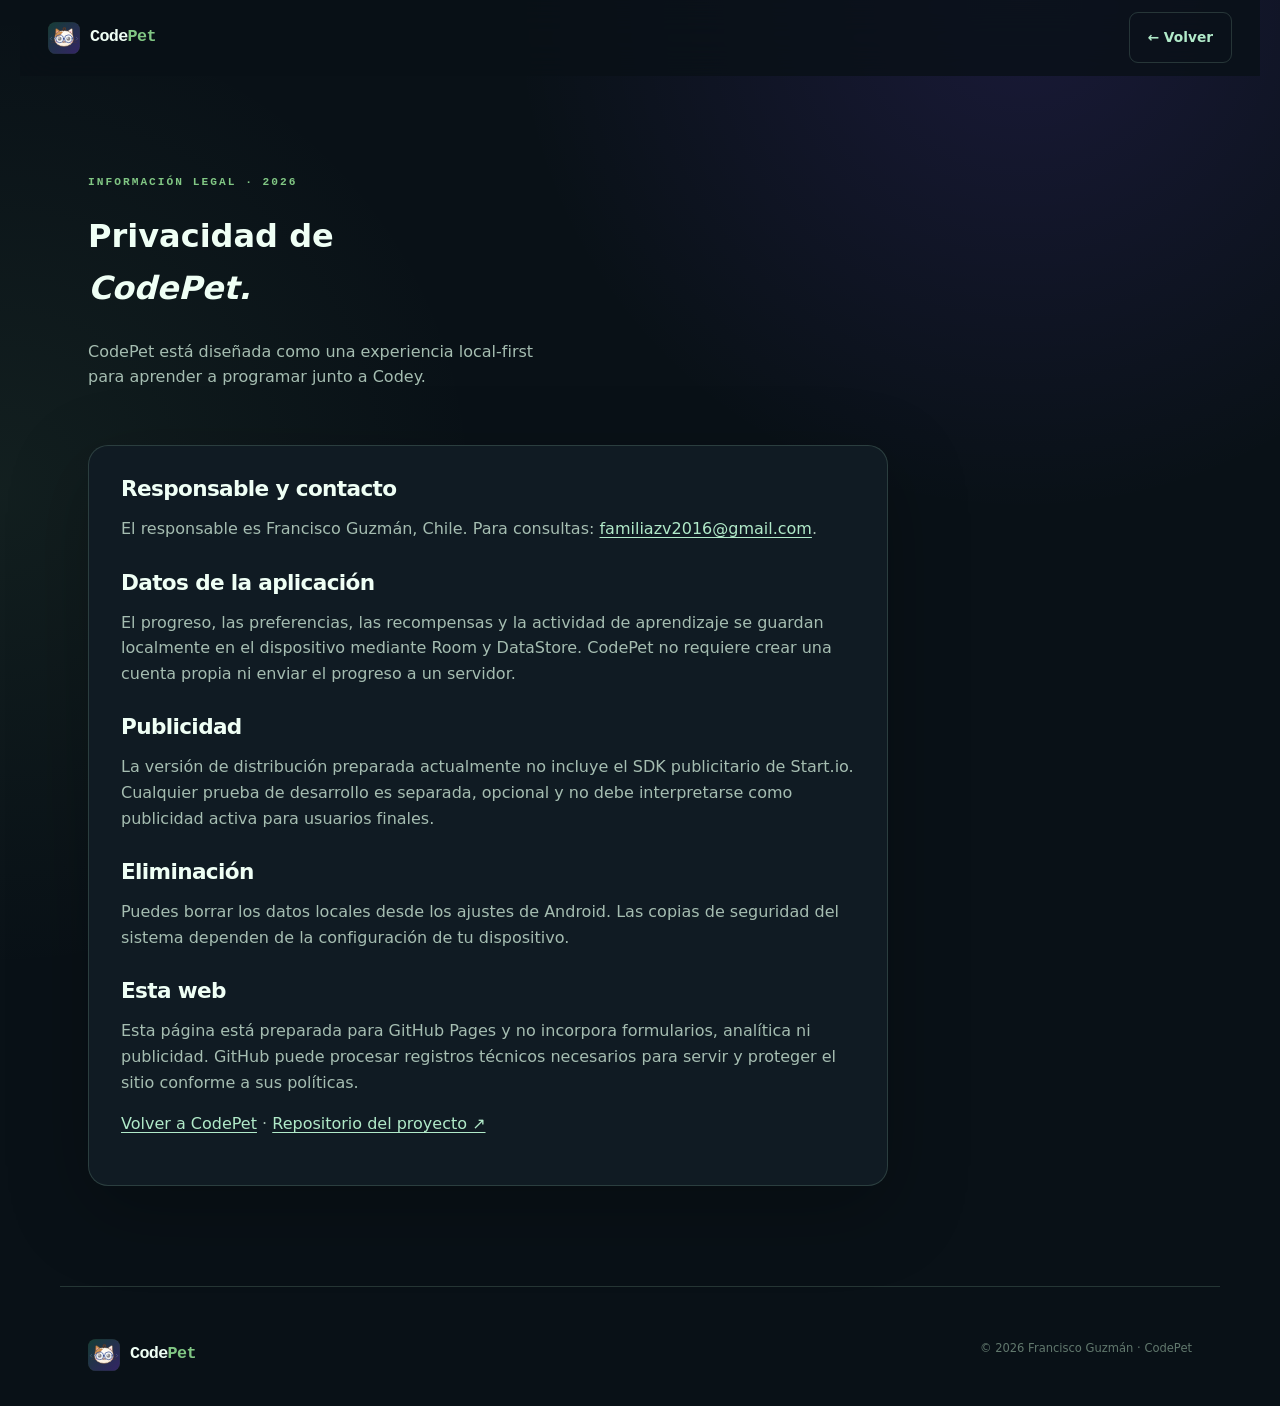
==== privacy.html @ d4cdc429 "Create dedicated CodePet GitHub Pages site" ====
<!doctype html><html lang="es"><head><meta charset="UTF-8"><meta name="viewport" content="width=device-width, initial-scale=1"><meta name="description" content="Política de privacidad de CodePet."><title>Privacidad · CodePet</title><link rel="icon" href="assets/codey-logo.svg" type="image/svg+xml"><link rel="stylesheet" href="styles.css"></head><body><header class="site-header"><a class="brand" href="index.html"><img src="assets/codey-logo.svg" alt=""><span>Code<span>Pet</span></span></a><a class="button button-ghost" href="index.html">← Volver</a></header><main class="section-shell"><div class="section-heading"><p class="eyebrow">INFORMACIÓN LEGAL · 2026</p><h1>Privacidad de<br><em>CodePet.</em></h1><p>CodePet está diseñada como una experiencia local-first para aprender a programar junto a Codey.</p></div><article class="legal-card"><h2>Responsable y contacto</h2><p>El responsable es Francisco Guzmán, Chile. Para consultas: <a href="mailto:familiazv2016@gmail.com">familiazv2016@gmail.com</a>.</p><h2>Datos de la aplicación</h2><p>El progreso, las preferencias, las recompensas y la actividad de aprendizaje se guardan localmente en el dispositivo mediante Room y DataStore. CodePet no requiere crear una cuenta propia ni enviar el progreso a un servidor.</p><h2>Publicidad</h2><p>La versión de distribución preparada actualmente no incluye el SDK publicitario de Start.io. Cualquier prueba de desarrollo es separada, opcional y no debe interpretarse como publicidad activa para usuarios finales.</p><h2>Eliminación</h2><p>Puedes borrar los datos locales desde los ajustes de Android. Las copias de seguridad del sistema dependen de la configuración de tu dispositivo.</p><h2>Esta web</h2><p>Esta página está preparada para GitHub Pages y no incorpora formularios, analítica ni publicidad. GitHub puede procesar registros técnicos necesarios para servir y proteger el sitio conforme a sus políticas.</p><p><a href="index.html">Volver a CodePet</a> · <a href="https://github.com/fguzman-stack/CodePet" target="_blank" rel="noreferrer">Repositorio del proyecto ↗</a></p></article></main><footer class="site-footer"><div class="footer-brand"><img src="assets/codey-logo.svg" alt=""><strong>Code<span>Pet</span></strong></div><p class="copyright">© 2026 Francisco Guzmán · CodePet</p></footer></body></html>
---- styles.css ----
:root{--bg:#091117;--surface:#101b23;--surface-2:#14232d;--text:#effff5;--muted:#a5bdb1;--mint:#81c784;--mint-2:#b1eac9;--violet:#9a7cff;--gold:#e5b76c;--line:rgba(177,234,201,.17);--shadow:0 24px 80px rgba(0,0,0,.26);font-family:Inter,ui-sans-serif,system-ui,-apple-system,"Segoe UI",sans-serif;color:var(--text);background:var(--bg);color-scheme:dark}*{box-sizing:border-box}html{scroll-behavior:smooth}body{margin:0;min-width:320px;background:radial-gradient(circle at 80% 0%,rgba(124,77,255,.14),transparent 32rem),radial-gradient(circle at 0 35%,rgba(129,199,132,.08),transparent 30rem),var(--bg);line-height:1.6}a{color:inherit;text-decoration:none}button{font:inherit}.site-header{height:76px;max-width:1240px;margin:auto;padding:0 28px;display:flex;align-items:center;justify-content:space-between;gap:24px;position:sticky;top:0;z-index:10;background:rgba(9,17,23,.8);backdrop-filter:blur(18px);border-bottom:1px solid transparent}.brand,.footer-brand{display:flex;align-items:center;gap:10px;font:700 1.05rem/1 JetBrains Mono,monospace;letter-spacing:-.04em}.brand img,.footer-brand img{width:32px;height:32px}.brand span span,.footer-brand strong span{color:var(--mint)}.nav{display:flex;gap:28px;color:var(--muted);font-size:.83rem}.nav a{transition:color .2s}.nav a:hover,.footer-links a:hover{color:var(--mint)}.header-actions{display:flex;gap:8px}.icon-button,.menu-button{border:1px solid var(--line);border-radius:9px;background:transparent;color:var(--muted);min-width:34px;height:34px;cursor:pointer}.icon-button:hover,.menu-button:hover{color:var(--text);border-color:var(--mint)}.menu-button{display:none}.section-shell{max-width:1160px;margin:0 auto;padding:100px 28px}.hero{min-height:650px;padding-top:74px;display:grid;grid-template-columns:.82fr 1.18fr;align-items:center;gap:30px}.eyebrow{font:700 .7rem/1.2 JetBrains Mono,monospace;letter-spacing:.18em;color:var(--mint);margin:0 0 22px}.pulse{display:inline-block;width:7px;height:7px;border-radius:50%;background:var(--mint);box-shadow:0 0 0 5px rgba(129,199,132,.12);margin-right:10px}.hero h1,h2{font:700 clamp(2.5rem,5.5vw,5rem)/1.02 Inter,system-ui,sans-serif;letter-spacing:-.07em;margin:0}.hero h1 em,h2 em{font-style:normal;color:var(--mint)}.hero-lead{max-width:480px;color:var(--muted);font-size:1.05rem;margin:28px 0}.hero-actions{display:flex;flex-wrap:wrap;gap:12px}.button{display:inline-flex;align-items:center;justify-content:center;gap:10px;padding:13px 18px;border-radius:9px;font-weight:700;font-size:.86rem;border:1px solid transparent;transition:transform .2s,box-shadow .2s}.button:hover{transform:translateY(-2px)}.button-primary{color:#07130b;background:var(--mint);box-shadow:0 8px 28px rgba(129,199,132,.18)}.button-ghost{border-color:var(--line);color:var(--mint-2)}.hero-meta{display:flex;flex-wrap:wrap;gap:18px;color:#708a7d;font:500 .69rem JetBrains Mono,monospace;margin-top:28px}.hero-art{filter:drop-shadow(0 25px 35px rgba(0,0,0,.3))}.hero-art img{display:block;width:100%}.ticker{overflow:hidden;border-block:1px solid var(--line);color:var(--mint);font:700 .67rem JetBrains Mono,monospace;letter-spacing:.2em;white-space:nowrap}.ticker-track{display:flex;justify-content:space-around;gap:36px;padding:17px 0;min-width:max-content;animation:drift 25s linear infinite}.ticker b{color:var(--violet)}@keyframes drift{to{transform:translateX(-18%)}}.intro{display:grid;grid-template-columns:.65fr 1.35fr;align-items:center;gap:60px}.section-heading{max-width:480px}.section-heading h2,.stats-copy h2{font-size:clamp(2.3rem,4vw,4rem)}.section-heading>p:last-child,.stats-copy>p:last-child{color:var(--muted);margin-top:25px}.loop-art{width:100%;filter:drop-shadow(0 20px 35px rgba(0,0,0,.2))}.compact{margin-bottom:38px}.feature-grid{display:grid;grid-template-columns:repeat(2,1fr);gap:20px}.feature-card{width:100%;border-radius:20px;box-shadow:var(--shadow);transition:transform .3s}.feature-card:hover{transform:translateY(-5px)}.stats-section{display:grid;grid-template-columns:.8fr 1.2fr;gap:70px;align-items:center}.stats-art{width:100%}.screenshot-rail{display:grid;grid-template-columns:repeat(4,1fr);gap:18px}.shot{margin:0}.shot img{display:block;width:100%;border-radius:16px;border:1px solid var(--line);box-shadow:var(--shadow)}.shot figcaption{display:flex;gap:10px;margin-top:13px;color:var(--muted);font-size:.8rem}.shot b{font-family:JetBrains Mono,monospace;color:var(--mint)}.download-panel{padding-top:50px}.download-inner{min-height:320px;padding:30px 8%;display:grid;grid-template-columns:240px 1fr;align-items:center;gap:56px;overflow:hidden;border:1px solid var(--line);border-radius:24px;background:linear-gradient(120deg,rgba(129,199,132,.11),rgba(124,77,255,.13))}.download-inner img{width:100%;align-self:end}.download-inner h2{font-size:clamp(2.1rem,4vw,3.7rem)}.download-inner p:not(.eyebrow){max-width:500px;color:var(--muted)}.site-footer{max-width:1160px;margin:auto;padding:52px 28px 35px;border-top:1px solid var(--line);display:flex;align-items:flex-start;gap:34px}.footer-brand{flex-wrap:wrap;max-width:210px}.footer-brand small{width:100%;font:400 .72rem/1.4 Inter,sans-serif;color:var(--muted);letter-spacing:0}.footer-links{display:flex;gap:24px;color:var(--muted);font-size:.82rem}.copyright{margin:0 0 0 auto;color:#61786d;font-size:.72rem}.reveal{opacity:0;transform:translateY(18px);transition:opacity .7s ease,transform .7s ease}.reveal.is-visible{opacity:1;transform:none}.reveal-delay{transition-delay:.12s}@media(max-width:800px){.nav{display:none;position:absolute;top:76px;left:0;right:0;padding:18px 28px;background:var(--surface);border-bottom:1px solid var(--line);flex-direction:column;gap:18px}.nav.open{display:flex}.menu-button{display:block}.hero{grid-template-columns:1fr;padding-top:58px;min-height:0}.hero-copy{order:1}.hero-art{order:0}.intro,.stats-section{grid-template-columns:1fr;gap:35px}.intro .loop-art{order:-1}.screenshot-rail{grid-template-columns:repeat(2,1fr)}.site-footer{flex-wrap:wrap}.copyright{width:100%;margin:0}.download-inner{grid-template-columns:170px 1fr;gap:25px;padding-inline:28px}}@media(max-width:520px){.site-header{padding-inline:18px}.section-shell{padding:72px 18px}.hero h1{font-size:2.75rem}.feature-grid{grid-template-columns:1fr}.screenshot-rail{display:flex;overflow-x:auto;scroll-snap-type:x mandatory;padding-bottom:12px}.shot{min-width:62%;scroll-snap-align:start}.download-inner{grid-template-columns:1fr;padding-top:24px}.download-inner img{width:150px;justify-self:center}.site-footer{padding-inline:18px}.footer-links{flex-wrap:wrap;gap:14px}.hero-meta{gap:10px;line-height:1.5}}
@media(prefers-reduced-motion:reduce){*,*::before,*::after{scroll-behavior:auto!important;animation:none!important;transition:none!important}.reveal{opacity:1;transform:none}}[data-theme=light]{--bg:#f4faf6;--surface:#fff;--surface-2:#eaf4ed;--text:#13221b;--muted:#587064;--mint:#328a55;--mint-2:#246b42;--violet:#6848c7;--line:rgba(25,88,48,.18);--shadow:0 24px 70px rgba(43,83,58,.15);color-scheme:light}[data-theme=light] body{background:radial-gradient(circle at 80% 0%,rgba(124,77,255,.1),transparent 32rem),radial-gradient(circle at 0 35%,rgba(129,199,132,.12),transparent 30rem),var(--bg)}[data-theme=light] .site-header{background:rgba(244,250,246,.8)}.legal-card{max-width:800px;margin-top:55px;padding:32px;border:1px solid var(--line);border-radius:20px;background:var(--surface);box-shadow:var(--shadow)}.legal-card h2{font-size:1.35rem;letter-spacing:-.03em;margin:30px 0 8px}.legal-card h2:first-child{margin-top:0}.legal-card p{color:var(--muted)}.legal-card a{color:var(--mint-2);text-decoration:underline;text-underline-offset:3px}
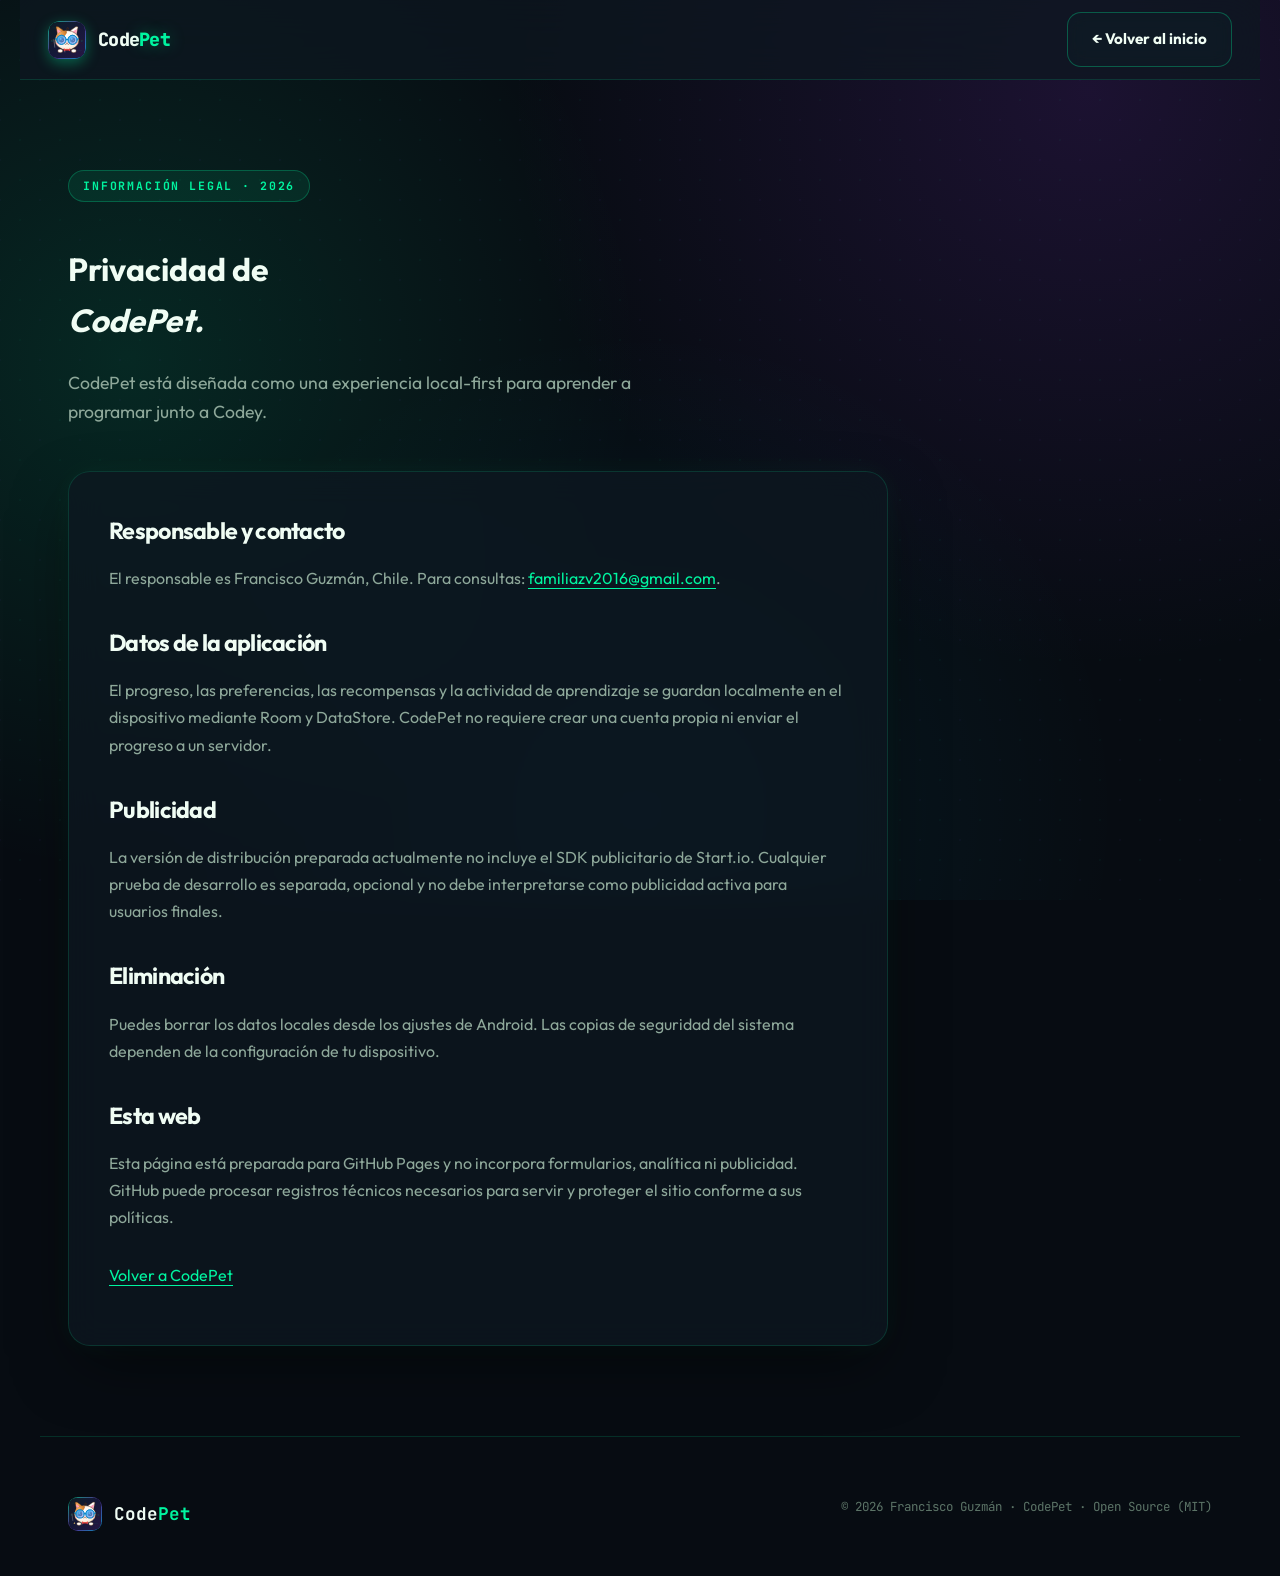
==== commit 2d41f420: "Rediseño visual completo: SVGs animados premium, scrollbar decorada y limpieza de enlaces obsoletos" ====
--- a/privacy.html
+++ b/privacy.html
@@ -1 +1,60 @@
-<!doctype html><html lang="es"><head><meta charset="UTF-8"><meta name="viewport" content="width=device-width, initial-scale=1"><meta name="description" content="Política de privacidad de CodePet."><title>Privacidad · CodePet</title><link rel="icon" href="assets/codey-logo.svg" type="image/svg+xml"><link rel="stylesheet" href="styles.css"></head><body><header class="site-header"><a class="brand" href="index.html"><img src="assets/codey-logo.svg" alt=""><span>Code<span>Pet</span></span></a><a class="button button-ghost" href="index.html">← Volver</a></header><main class="section-shell"><div class="section-heading"><p class="eyebrow">INFORMACIÓN LEGAL · 2026</p><h1>Privacidad de<br><em>CodePet.</em></h1><p>CodePet está diseñada como una experiencia local-first para aprender a programar junto a Codey.</p></div><article class="legal-card"><h2>Responsable y contacto</h2><p>El responsable es Francisco Guzmán, Chile. Para consultas: <a href="mailto:familiazv2016@gmail.com">familiazv2016@gmail.com</a>.</p><h2>Datos de la aplicación</h2><p>El progreso, las preferencias, las recompensas y la actividad de aprendizaje se guardan localmente en el dispositivo mediante Room y DataStore. CodePet no requiere crear una cuenta propia ni enviar el progreso a un servidor.</p><h2>Publicidad</h2><p>La versión de distribución preparada actualmente no incluye el SDK publicitario de Start.io. Cualquier prueba de desarrollo es separada, opcional y no debe interpretarse como publicidad activa para usuarios finales.</p><h2>Eliminación</h2><p>Puedes borrar los datos locales desde los ajustes de Android. Las copias de seguridad del sistema dependen de la configuración de tu dispositivo.</p><h2>Esta web</h2><p>Esta página está preparada para GitHub Pages y no incorpora formularios, analítica ni publicidad. GitHub puede procesar registros técnicos necesarios para servir y proteger el sitio conforme a sus políticas.</p><p><a href="index.html">Volver a CodePet</a> · <a href="https://github.com/fguzman-stack/CodePet" target="_blank" rel="noreferrer">Repositorio del proyecto ↗</a></p></article></main><footer class="site-footer"><div class="footer-brand"><img src="assets/codey-logo.svg" alt=""><strong>Code<span>Pet</span></strong></div><p class="copyright">© 2026 Francisco Guzmán · CodePet</p></footer></body></html>
+<!doctype html>
+<html lang="es">
+<head>
+  <meta charset="UTF-8">
+  <meta name="viewport" content="width=device-width, initial-scale=1">
+  <meta name="description" content="Política de privacidad de CodePet.">
+  <title>Privacidad · CodePet</title>
+  <link rel="icon" href="assets/codey-logo.svg" type="image/svg+xml">
+  <link rel="stylesheet" href="styles.css">
+</head>
+<body>
+  <div class="scroll-progress-bar" id="scrollProgress"></div>
+  <div class="bg-mesh-overlay"></div>
+
+  <header class="site-header">
+    <a class="brand" href="index.html">
+      <img src="assets/codey-logo.svg" alt="CodePet Logo">
+      <span>Code<span>Pet</span></span>
+    </a>
+    <a class="button button-ghost" href="index.html">← Volver al inicio</a>
+  </header>
+
+  <main class="section-shell">
+    <div class="section-heading">
+      <p class="eyebrow">INFORMACIÓN LEGAL · 2026</p>
+      <h1>Privacidad de<br><em>CodePet.</em></h1>
+      <p>CodePet está diseñada como una experiencia local-first para aprender a programar junto a Codey.</p>
+    </div>
+    
+    <article class="legal-card">
+      <h2>Responsable y contacto</h2>
+      <p>El responsable es Francisco Guzmán, Chile. Para consultas: <a href="mailto:familiazv2016@gmail.com">familiazv2016@gmail.com</a>.</p>
+      
+      <h2>Datos de la aplicación</h2>
+      <p>El progreso, las preferencias, las recompensas y la actividad de aprendizaje se guardan localmente en el dispositivo mediante Room y DataStore. CodePet no requiere crear una cuenta propia ni enviar el progreso a un servidor.</p>
+      
+      <h2>Publicidad</h2>
+      <p>La versión de distribución preparada actualmente no incluye el SDK publicitario de Start.io. Cualquier prueba de desarrollo es separada, opcional y no debe interpretarse como publicidad activa para usuarios finales.</p>
+      
+      <h2>Eliminación</h2>
+      <p>Puedes borrar los datos locales desde los ajustes de Android. Las copias de seguridad del sistema dependen de la configuración de tu dispositivo.</p>
+      
+      <h2>Esta web</h2>
+      <p>Esta página está preparada para GitHub Pages y no incorpora formularios, analítica ni publicidad. GitHub puede procesar registros técnicos necesarios para servir y proteger el sitio conforme a sus políticas.</p>
+      
+      <p style="margin-top: 30px;"><a href="index.html">Volver a CodePet</a></p>
+    </article>
+  </main>
+
+  <footer class="site-footer">
+    <div class="footer-brand">
+      <img src="assets/codey-logo.svg" alt="CodePet Logo">
+      <strong>Code<span>Pet</span></strong>
+    </div>
+    <p class="copyright">© 2026 Francisco Guzmán · CodePet · Open Source (MIT)</p>
+  </footer>
+
+  <script src="script.js"></script>
+</body>
+</html>
--- a/styles.css
+++ b/styles.css
@@ -1,2 +1,1128 @@
-:root{--bg:#091117;--surface:#101b23;--surface-2:#14232d;--text:#effff5;--muted:#a5bdb1;--mint:#81c784;--mint-2:#b1eac9;--violet:#9a7cff;--gold:#e5b76c;--line:rgba(177,234,201,.17);--shadow:0 24px 80px rgba(0,0,0,.26);font-family:Inter,ui-sans-serif,system-ui,-apple-system,"Segoe UI",sans-serif;color:var(--text);background:var(--bg);color-scheme:dark}*{box-sizing:border-box}html{scroll-behavior:smooth}body{margin:0;min-width:320px;background:radial-gradient(circle at 80% 0%,rgba(124,77,255,.14),transparent 32rem),radial-gradient(circle at 0 35%,rgba(129,199,132,.08),transparent 30rem),var(--bg);line-height:1.6}a{color:inherit;text-decoration:none}button{font:inherit}.site-header{height:76px;max-width:1240px;margin:auto;padding:0 28px;display:flex;align-items:center;justify-content:space-between;gap:24px;position:sticky;top:0;z-index:10;background:rgba(9,17,23,.8);backdrop-filter:blur(18px);border-bottom:1px solid transparent}.brand,.footer-brand{display:flex;align-items:center;gap:10px;font:700 1.05rem/1 JetBrains Mono,monospace;letter-spacing:-.04em}.brand img,.footer-brand img{width:32px;height:32px}.brand span span,.footer-brand strong span{color:var(--mint)}.nav{display:flex;gap:28px;color:var(--muted);font-size:.83rem}.nav a{transition:color .2s}.nav a:hover,.footer-links a:hover{color:var(--mint)}.header-actions{display:flex;gap:8px}.icon-button,.menu-button{border:1px solid var(--line);border-radius:9px;background:transparent;color:var(--muted);min-width:34px;height:34px;cursor:pointer}.icon-button:hover,.menu-button:hover{color:var(--text);border-color:var(--mint)}.menu-button{display:none}.section-shell{max-width:1160px;margin:0 auto;padding:100px 28px}.hero{min-height:650px;padding-top:74px;display:grid;grid-template-columns:.82fr 1.18fr;align-items:center;gap:30px}.eyebrow{font:700 .7rem/1.2 JetBrains Mono,monospace;letter-spacing:.18em;color:var(--mint);margin:0 0 22px}.pulse{display:inline-block;width:7px;height:7px;border-radius:50%;background:var(--mint);box-shadow:0 0 0 5px rgba(129,199,132,.12);margin-right:10px}.hero h1,h2{font:700 clamp(2.5rem,5.5vw,5rem)/1.02 Inter,system-ui,sans-serif;letter-spacing:-.07em;margin:0}.hero h1 em,h2 em{font-style:normal;color:var(--mint)}.hero-lead{max-width:480px;color:var(--muted);font-size:1.05rem;margin:28px 0}.hero-actions{display:flex;flex-wrap:wrap;gap:12px}.button{display:inline-flex;align-items:center;justify-content:center;gap:10px;padding:13px 18px;border-radius:9px;font-weight:700;font-size:.86rem;border:1px solid transparent;transition:transform .2s,box-shadow .2s}.button:hover{transform:translateY(-2px)}.button-primary{color:#07130b;background:var(--mint);box-shadow:0 8px 28px rgba(129,199,132,.18)}.button-ghost{border-color:var(--line);color:var(--mint-2)}.hero-meta{display:flex;flex-wrap:wrap;gap:18px;color:#708a7d;font:500 .69rem JetBrains Mono,monospace;margin-top:28px}.hero-art{filter:drop-shadow(0 25px 35px rgba(0,0,0,.3))}.hero-art img{display:block;width:100%}.ticker{overflow:hidden;border-block:1px solid var(--line);color:var(--mint);font:700 .67rem JetBrains Mono,monospace;letter-spacing:.2em;white-space:nowrap}.ticker-track{display:flex;justify-content:space-around;gap:36px;padding:17px 0;min-width:max-content;animation:drift 25s linear infinite}.ticker b{color:var(--violet)}@keyframes drift{to{transform:translateX(-18%)}}.intro{display:grid;grid-template-columns:.65fr 1.35fr;align-items:center;gap:60px}.section-heading{max-width:480px}.section-heading h2,.stats-copy h2{font-size:clamp(2.3rem,4vw,4rem)}.section-heading>p:last-child,.stats-copy>p:last-child{color:var(--muted);margin-top:25px}.loop-art{width:100%;filter:drop-shadow(0 20px 35px rgba(0,0,0,.2))}.compact{margin-bottom:38px}.feature-grid{display:grid;grid-template-columns:repeat(2,1fr);gap:20px}.feature-card{width:100%;border-radius:20px;box-shadow:var(--shadow);transition:transform .3s}.feature-card:hover{transform:translateY(-5px)}.stats-section{display:grid;grid-template-columns:.8fr 1.2fr;gap:70px;align-items:center}.stats-art{width:100%}.screenshot-rail{display:grid;grid-template-columns:repeat(4,1fr);gap:18px}.shot{margin:0}.shot img{display:block;width:100%;border-radius:16px;border:1px solid var(--line);box-shadow:var(--shadow)}.shot figcaption{display:flex;gap:10px;margin-top:13px;color:var(--muted);font-size:.8rem}.shot b{font-family:JetBrains Mono,monospace;color:var(--mint)}.download-panel{padding-top:50px}.download-inner{min-height:320px;padding:30px 8%;display:grid;grid-template-columns:240px 1fr;align-items:center;gap:56px;overflow:hidden;border:1px solid var(--line);border-radius:24px;background:linear-gradient(120deg,rgba(129,199,132,.11),rgba(124,77,255,.13))}.download-inner img{width:100%;align-self:end}.download-inner h2{font-size:clamp(2.1rem,4vw,3.7rem)}.download-inner p:not(.eyebrow){max-width:500px;color:var(--muted)}.site-footer{max-width:1160px;margin:auto;padding:52px 28px 35px;border-top:1px solid var(--line);display:flex;align-items:flex-start;gap:34px}.footer-brand{flex-wrap:wrap;max-width:210px}.footer-brand small{width:100%;font:400 .72rem/1.4 Inter,sans-serif;color:var(--muted);letter-spacing:0}.footer-links{display:flex;gap:24px;color:var(--muted);font-size:.82rem}.copyright{margin:0 0 0 auto;color:#61786d;font-size:.72rem}.reveal{opacity:0;transform:translateY(18px);transition:opacity .7s ease,transform .7s ease}.reveal.is-visible{opacity:1;transform:none}.reveal-delay{transition-delay:.12s}@media(max-width:800px){.nav{display:none;position:absolute;top:76px;left:0;right:0;padding:18px 28px;background:var(--surface);border-bottom:1px solid var(--line);flex-direction:column;gap:18px}.nav.open{display:flex}.menu-button{display:block}.hero{grid-template-columns:1fr;padding-top:58px;min-height:0}.hero-copy{order:1}.hero-art{order:0}.intro,.stats-section{grid-template-columns:1fr;gap:35px}.intro .loop-art{order:-1}.screenshot-rail{grid-template-columns:repeat(2,1fr)}.site-footer{flex-wrap:wrap}.copyright{width:100%;margin:0}.download-inner{grid-template-columns:170px 1fr;gap:25px;padding-inline:28px}}@media(max-width:520px){.site-header{padding-inline:18px}.section-shell{padding:72px 18px}.hero h1{font-size:2.75rem}.feature-grid{grid-template-columns:1fr}.screenshot-rail{display:flex;overflow-x:auto;scroll-snap-type:x mandatory;padding-bottom:12px}.shot{min-width:62%;scroll-snap-align:start}.download-inner{grid-template-columns:1fr;padding-top:24px}.download-inner img{width:150px;justify-self:center}.site-footer{padding-inline:18px}.footer-links{flex-wrap:wrap;gap:14px}.hero-meta{gap:10px;line-height:1.5}}
-@media(prefers-reduced-motion:reduce){*,*::before,*::after{scroll-behavior:auto!important;animation:none!important;transition:none!important}.reveal{opacity:1;transform:none}}[data-theme=light]{--bg:#f4faf6;--surface:#fff;--surface-2:#eaf4ed;--text:#13221b;--muted:#587064;--mint:#328a55;--mint-2:#246b42;--violet:#6848c7;--line:rgba(25,88,48,.18);--shadow:0 24px 70px rgba(43,83,58,.15);color-scheme:light}[data-theme=light] body{background:radial-gradient(circle at 80% 0%,rgba(124,77,255,.1),transparent 32rem),radial-gradient(circle at 0 35%,rgba(129,199,132,.12),transparent 30rem),var(--bg)}[data-theme=light] .site-header{background:rgba(244,250,246,.8)}.legal-card{max-width:800px;margin-top:55px;padding:32px;border:1px solid var(--line);border-radius:20px;background:var(--surface);box-shadow:var(--shadow)}.legal-card h2{font-size:1.35rem;letter-spacing:-.03em;margin:30px 0 8px}.legal-card h2:first-child{margin-top:0}.legal-card p{color:var(--muted)}.legal-card a{color:var(--mint-2);text-decoration:underline;text-underline-offset:3px}
+@import url('https://fonts.googleapis.com/css2?family=Inter:wght@400;500;600;700;800;900&family=JetBrains+Mono:wght@400;500;600;700;800&family=Outfit:wght@400;600;700;800;900&display=swap');
+
+:root {
+  --bg: #070c12;
+  --bg-gradient: radial-gradient(circle at 85% 10%, rgba(123, 44, 191, 0.18), transparent 36rem),
+                 radial-gradient(circle at 10% 40%, rgba(0, 245, 160, 0.12), transparent 32rem),
+                 radial-gradient(circle at 50% 90%, rgba(0, 210, 255, 0.08), transparent 30rem),
+                 #070c12;
+  --surface: rgba(14, 23, 33, 0.75);
+  --surface-solid: #0e1721;
+  --surface-card: rgba(16, 28, 39, 0.65);
+  --surface-card-hover: rgba(22, 38, 54, 0.85);
+  --surface-2: #142432;
+  --text: #f0fdf4;
+  --text-muted: #8ea89a;
+  --text-dim: #5c7467;
+  
+  --mint: #00f5a0;
+  --mint-dark: #00b875;
+  --mint-glow: rgba(0, 245, 160, 0.35);
+  --cyan: #00d2ff;
+  --cyan-glow: rgba(0, 210, 255, 0.35);
+  --violet: #8a4fff;
+  --violet-glow: rgba(138, 79, 255, 0.35);
+  --gold: #ffd166;
+  
+  --line: rgba(0, 245, 160, 0.15);
+  --line-strong: rgba(0, 245, 160, 0.3);
+  --line-violet: rgba(138, 79, 255, 0.25);
+  --shadow-lg: 0 24px 64px -12px rgba(0, 0, 0, 0.55), 0 0 24px rgba(0, 245, 160, 0.06);
+  --shadow-glow: 0 0 35px rgba(0, 245, 160, 0.22);
+  --radius-sm: 8px;
+  --radius-md: 14px;
+  --radius-lg: 22px;
+  --radius-full: 9999px;
+  
+  color-scheme: dark;
+}
+
+[data-theme="light"] {
+  --bg: #f3f8f5;
+  --bg-gradient: radial-gradient(circle at 85% 10%, rgba(138, 79, 255, 0.08), transparent 32rem),
+                 radial-gradient(circle at 10% 40%, rgba(0, 184, 117, 0.12), transparent 30rem),
+                 radial-gradient(circle at 50% 90%, rgba(0, 160, 220, 0.06), transparent 28rem),
+                 #f3f8f5;
+  --surface: rgba(255, 255, 255, 0.85);
+  --surface-solid: #ffffff;
+  --surface-card: rgba(255, 255, 255, 0.75);
+  --surface-card-hover: #ffffff;
+  --surface-2: #e7f2eb;
+  --text: #0c1c14;
+  --text-muted: #4e6b5d;
+  --text-dim: #7f9b8d;
+  
+  --mint: #00995e;
+  --mint-dark: #007346;
+  --mint-glow: rgba(0, 153, 94, 0.25);
+  --cyan: #0284c7;
+  --cyan-glow: rgba(2, 132, 199, 0.2);
+  --violet: #6b21a8;
+  --violet-glow: rgba(107, 33, 168, 0.2);
+  --gold: #d97706;
+  
+  --line: rgba(0, 153, 94, 0.18);
+  --line-strong: rgba(0, 153, 94, 0.35);
+  --line-violet: rgba(107, 33, 168, 0.18);
+  --shadow-lg: 0 20px 50px -10px rgba(0, 77, 44, 0.12);
+  --shadow-glow: 0 0 30px rgba(0, 153, 94, 0.15);
+  
+  color-scheme: light;
+}
+
+/* Base & Reset */
+*, *::before, *::after {
+  box-sizing: border-box;
+}
+
+html {
+  scroll-behavior: smooth;
+  font-family: 'Outfit', 'Inter', -apple-system, BlinkMacSystemFont, "Segoe UI", Roboto, sans-serif;
+  background-color: var(--bg);
+  color: var(--text);
+  margin: 0;
+  padding: 0;
+}
+
+body {
+  margin: 0;
+  padding: 0;
+  min-width: 320px;
+  background: var(--bg-gradient);
+  background-attachment: fixed;
+  line-height: 1.6;
+  overflow-x: hidden;
+  position: relative;
+}
+
+/* ==========================================================================
+   DECORATED SCROLLBAR (Chrome, Edge, Safari, Firefox)
+   ========================================================================== */
+::-webkit-scrollbar {
+  width: 11px;
+  height: 11px;
+}
+
+::-webkit-scrollbar-track {
+  background: #050a0f;
+  border-left: 1px solid rgba(0, 245, 160, 0.08);
+}
+
+[data-theme="light"] ::-webkit-scrollbar-track {
+  background: #e9f2ec;
+  border-left: 1px solid rgba(0, 153, 94, 0.1);
+}
+
+::-webkit-scrollbar-thumb {
+  background: linear-gradient(180deg, var(--mint) 0%, var(--cyan) 50%, var(--violet) 100%);
+  border-radius: 999px;
+  border: 2px solid #050a0f;
+  box-shadow: inset 0 0 6px rgba(255, 255, 255, 0.3), 0 0 10px var(--mint-glow);
+  transition: all 0.3s ease;
+}
+
+[data-theme="light"] ::-webkit-scrollbar-thumb {
+  border: 2px solid #e9f2ec;
+}
+
+::-webkit-scrollbar-thumb:hover {
+  background: linear-gradient(180deg, #3bf9af 0%, #2bdcff 50%, #9e6eff 100%);
+  box-shadow: inset 0 0 8px rgba(255, 255, 255, 0.6), 0 0 16px var(--mint-glow), 0 0 20px var(--violet-glow);
+}
+
+::-webkit-scrollbar-thumb:active {
+  background: linear-gradient(180deg, var(--gold) 0%, var(--mint) 100%);
+}
+
+/* Firefox standard scrollbar */
+* {
+  scrollbar-width: thin;
+  scrollbar-color: var(--mint) #050a0f;
+}
+
+[data-theme="light"] * {
+  scrollbar-color: var(--mint) #e9f2ec;
+}
+
+/* ==========================================================================
+   TOP SCROLL PROGRESS BAR
+   ========================================================================== */
+.scroll-progress-bar {
+  position: fixed;
+  top: 0;
+  left: 0;
+  width: 0%;
+  height: 3.5px;
+  background: linear-gradient(90deg, var(--mint) 0%, var(--cyan) 40%, var(--violet) 80%, var(--gold) 100%);
+  box-shadow: 0 0 12px var(--mint-glow), 0 0 20px var(--cyan-glow);
+  z-index: 1000;
+  pointer-events: none;
+  transition: width 0.08s ease-out;
+}
+
+/* Links and buttons */
+a {
+  color: inherit;
+  text-decoration: none;
+  transition: color 0.2s ease, opacity 0.2s ease;
+}
+
+button {
+  font: inherit;
+  cursor: pointer;
+}
+
+/* Subtle background ambient mesh */
+.bg-mesh-overlay {
+  position: fixed;
+  top: 0;
+  left: 0;
+  right: 0;
+  bottom: 0;
+  background-image: 
+    radial-gradient(rgba(0, 245, 160, 0.035) 1px, transparent 1px),
+    radial-gradient(rgba(138, 79, 255, 0.035) 1px, transparent 1px);
+  background-size: 40px 40px;
+  background-position: 0 0, 20px 20px;
+  pointer-events: none;
+  z-index: 0;
+}
+
+/* ==========================================================================
+   SITE HEADER
+   ========================================================================== */
+.site-header {
+  height: 80px;
+  max-width: 1240px;
+  margin: 0 auto;
+  padding: 0 28px;
+  display: flex;
+  align-items: center;
+  justify-content: space-between;
+  gap: 24px;
+  position: sticky;
+  top: 0;
+  z-index: 100;
+  background: var(--surface);
+  backdrop-filter: blur(20px);
+  -webkit-backdrop-filter: blur(20px);
+  border-bottom: 1px solid var(--line);
+  transition: background 0.3s ease, border-color 0.3s ease;
+}
+
+.brand {
+  display: flex;
+  align-items: center;
+  gap: 12px;
+  font-family: 'JetBrains Mono', monospace;
+  font-size: 1.15rem;
+  font-weight: 800;
+  letter-spacing: -0.04em;
+  transition: transform 0.2s ease;
+}
+
+.brand:hover {
+  transform: translateY(-1px);
+}
+
+.brand img {
+  width: 38px;
+  height: 38px;
+  border-radius: 12px;
+  box-shadow: 0 4px 14px var(--mint-glow);
+  transition: transform 0.3s cubic-bezier(0.34, 1.56, 0.64, 1);
+}
+
+.brand:hover img {
+  transform: scale(1.08) rotate(-4deg);
+}
+
+.brand span span {
+  color: var(--mint);
+  text-shadow: 0 0 16px var(--mint-glow);
+}
+
+.nav {
+  display: flex;
+  align-items: center;
+  gap: 32px;
+  color: var(--text-muted);
+  font-size: 0.92rem;
+  font-weight: 600;
+}
+
+.nav a {
+  position: relative;
+  padding: 6px 0;
+  transition: color 0.2s ease;
+}
+
+.nav a::after {
+  content: '';
+  position: absolute;
+  bottom: 0;
+  left: 0;
+  width: 0%;
+  height: 2px;
+  background: linear-gradient(90deg, var(--mint), var(--cyan));
+  border-radius: 2px;
+  box-shadow: 0 0 8px var(--mint-glow);
+  transition: width 0.25s cubic-bezier(0.4, 0, 0.2, 1);
+}
+
+.nav a:hover {
+  color: var(--text);
+}
+
+.nav a:hover::after {
+  width: 100%;
+}
+
+.header-actions {
+  display: flex;
+  align-items: center;
+  gap: 10px;
+}
+
+.icon-button {
+  display: inline-flex;
+  align-items: center;
+  justify-content: center;
+  border: 1px solid var(--line);
+  border-radius: 11px;
+  background: var(--surface-card);
+  color: var(--text-muted);
+  min-width: 38px;
+  height: 38px;
+  padding: 0 12px;
+  font-family: 'JetBrains Mono', monospace;
+  font-size: 0.85rem;
+  font-weight: 700;
+  backdrop-filter: blur(8px);
+  transition: all 0.25s ease;
+}
+
+.icon-button:hover {
+  color: var(--mint);
+  border-color: var(--mint);
+  background: var(--surface-2);
+  box-shadow: 0 0 14px var(--mint-glow);
+  transform: translateY(-1px);
+}
+
+.menu-button {
+  display: none;
+  align-items: center;
+  justify-content: center;
+  border: 1px solid var(--line);
+  border-radius: 11px;
+  background: var(--surface-card);
+  color: var(--text-muted);
+  width: 38px;
+  height: 38px;
+  font-size: 1.1rem;
+}
+
+/* ==========================================================================
+   MAIN LAYOUT & SECTIONS
+   ========================================================================== */
+main {
+  position: relative;
+  z-index: 1;
+}
+
+.section-shell {
+  max-width: 1200px;
+  margin: 0 auto;
+  padding: 90px 28px;
+  position: relative;
+}
+
+/* Section Headings */
+.section-heading {
+  max-width: 620px;
+  margin-bottom: 40px;
+}
+
+.section-heading.compact {
+  margin-bottom: 32px;
+}
+
+.section-heading h2,
+.hero h1,
+.download-inner h2 {
+  font-family: 'Outfit', sans-serif;
+  font-weight: 800;
+  letter-spacing: -0.05em;
+  line-height: 1.05;
+  margin: 0;
+}
+
+.section-heading h2 {
+  font-size: clamp(2.2rem, 4.5vw, 3.8rem);
+}
+
+.section-heading h2 em,
+.hero h1 em,
+.download-inner h2 em {
+  font-style: normal;
+  background: linear-gradient(120deg, var(--mint) 0%, var(--cyan) 60%, var(--violet) 100%);
+  -webkit-background-clip: text;
+  -webkit-text-fill-color: transparent;
+  display: inline-block;
+  filter: drop-shadow(0 2px 14px var(--mint-glow));
+}
+
+.section-heading > p:last-child {
+  color: var(--text-muted);
+  font-size: 1.1rem;
+  line-height: 1.65;
+  margin-top: 18px;
+}
+
+/* Eyebrow Pill Tag */
+.eyebrow {
+  display: inline-flex;
+  align-items: center;
+  gap: 8px;
+  font-family: 'JetBrains Mono', monospace;
+  font-size: 0.72rem;
+  font-weight: 700;
+  letter-spacing: 0.16em;
+  color: var(--mint);
+  background: rgba(0, 245, 160, 0.08);
+  border: 1px solid rgba(0, 245, 160, 0.25);
+  padding: 6px 14px;
+  border-radius: var(--radius-full);
+  margin: 0 0 20px;
+  text-transform: uppercase;
+}
+
+.pulse {
+  display: inline-block;
+  width: 8px;
+  height: 8px;
+  border-radius: 50%;
+  background: var(--mint);
+  box-shadow: 0 0 0 0 rgba(0, 245, 160, 0.7);
+  animation: pulseRipple 2s infinite cubic-bezier(0.4, 0, 0.6, 1);
+}
+
+@keyframes pulseRipple {
+  0% { transform: scale(0.95); box-shadow: 0 0 0 0 rgba(0, 245, 160, 0.7); }
+  70% { transform: scale(1); box-shadow: 0 0 0 8px rgba(0, 245, 160, 0); }
+  100% { transform: scale(0.95); box-shadow: 0 0 0 0 rgba(0, 245, 160, 0); }
+}
+
+/* ==========================================================================
+   CIRCUIT DIVIDER
+   ========================================================================== */
+.circuit-separator {
+  max-width: 1200px;
+  margin: -10px auto;
+  padding: 0 28px;
+  display: flex;
+  justify-content: center;
+  align-items: center;
+  overflow: hidden;
+  pointer-events: none;
+}
+
+.circuit-separator img {
+  width: 100%;
+  height: auto;
+  max-height: 50px;
+  opacity: 0.85;
+  filter: drop-shadow(0 0 10px var(--mint-glow));
+}
+
+/* ==========================================================================
+   HERO SECTION
+   ========================================================================== */
+.hero {
+  min-height: 640px;
+  padding-top: 60px;
+  padding-bottom: 70px;
+  display: grid;
+  grid-template-columns: 0.88fr 1.12fr;
+  align-items: center;
+  gap: 48px;
+}
+
+.hero h1 {
+  font-size: clamp(2.8rem, 5.8vw, 4.8rem);
+}
+
+.hero-lead {
+  max-width: 500px;
+  color: var(--text-muted);
+  font-size: 1.15rem;
+  line-height: 1.65;
+  margin: 24px 0 34px;
+}
+
+.hero-actions {
+  display: flex;
+  flex-wrap: wrap;
+  gap: 16px;
+  align-items: center;
+}
+
+.button {
+  display: inline-flex;
+  align-items: center;
+  justify-content: center;
+  gap: 10px;
+  padding: 14px 24px;
+  border-radius: var(--radius-md);
+  font-family: 'Outfit', sans-serif;
+  font-weight: 700;
+  font-size: 0.95rem;
+  border: 1px solid transparent;
+  transition: all 0.25s cubic-bezier(0.34, 1.56, 0.64, 1);
+  position: relative;
+  overflow: hidden;
+}
+
+.button:hover {
+  transform: translateY(-3px);
+}
+
+.button:active {
+  transform: translateY(-1px);
+}
+
+.button-primary {
+  color: #041009;
+  background: linear-gradient(135deg, var(--mint) 0%, #3bf9af 50%, var(--cyan) 100%);
+  box-shadow: 0 8px 30px var(--mint-glow), inset 0 1px 0 rgba(255, 255, 255, 0.4);
+}
+
+.button-primary:hover {
+  box-shadow: 0 12px 38px var(--mint-glow), inset 0 1px 0 rgba(255, 255, 255, 0.6);
+  filter: brightness(1.05);
+}
+
+.button-ghost {
+  border-color: var(--line-strong);
+  color: var(--text);
+  background: var(--surface-card);
+  backdrop-filter: blur(10px);
+}
+
+.button-ghost:hover {
+  border-color: var(--mint);
+  color: var(--mint);
+  background: var(--surface-2);
+  box-shadow: 0 0 20px var(--mint-glow);
+}
+
+.hero-meta {
+  display: flex;
+  flex-wrap: wrap;
+  gap: 18px;
+  color: var(--text-dim);
+  font-family: 'JetBrains Mono', monospace;
+  font-size: 0.78rem;
+  font-weight: 600;
+  margin-top: 32px;
+}
+
+.hero-meta span {
+  display: inline-flex;
+  align-items: center;
+  gap: 6px;
+  padding: 5px 12px;
+  border-radius: 8px;
+  background: rgba(0, 245, 160, 0.05);
+  border: 1px solid rgba(0, 245, 160, 0.12);
+  color: var(--mint);
+}
+
+.hero-art {
+  position: relative;
+  display: flex;
+  justify-content: center;
+  filter: drop-shadow(0 25px 45px rgba(0, 0, 0, 0.55));
+  transition: transform 0.4s ease;
+}
+
+.hero-art:hover {
+  transform: translateY(-4px);
+}
+
+.hero-art img {
+  display: block;
+  width: 100%;
+  height: auto;
+  border-radius: var(--radius-lg);
+  border: 1px solid var(--line);
+}
+
+/* ==========================================================================
+   TICKER
+   ========================================================================== */
+.ticker {
+  overflow: hidden;
+  border-top: 1px solid var(--line);
+  border-bottom: 1px solid var(--line);
+  background: rgba(14, 23, 33, 0.4);
+  backdrop-filter: blur(12px);
+  color: var(--mint);
+  font-family: 'JetBrains Mono', monospace;
+  font-size: 0.78rem;
+  font-weight: 800;
+  letter-spacing: 0.24em;
+  white-space: nowrap;
+  position: relative;
+}
+
+.ticker::before, .ticker::after {
+  content: '';
+  position: absolute;
+  top: 0;
+  bottom: 0;
+  width: 120px;
+  pointer-events: none;
+  z-index: 2;
+}
+
+.ticker::before {
+  left: 0;
+  background: linear-gradient(90deg, var(--bg), transparent);
+}
+
+.ticker::after {
+  right: 0;
+  background: linear-gradient(270deg, var(--bg), transparent);
+}
+
+.ticker-track {
+  display: inline-flex;
+  align-items: center;
+  gap: 40px;
+  padding: 18px 0;
+  min-width: 100%;
+  animation: tickerSlide 28s linear infinite;
+}
+
+.ticker-track span {
+  display: inline-flex;
+  align-items: center;
+  gap: 10px;
+}
+
+.ticker-track b {
+  color: var(--violet);
+  text-shadow: 0 0 10px var(--violet-glow);
+}
+
+@keyframes tickerSlide {
+  from { transform: translateX(0); }
+  to { transform: translateX(-50%); }
+}
+
+/* ==========================================================================
+   HOW IT WORKS (LOOP SECTION)
+   ========================================================================== */
+.intro {
+  display: grid;
+  grid-template-columns: 0.72fr 1.28fr;
+  align-items: center;
+  gap: 56px;
+}
+
+.loop-art {
+  width: 100%;
+  height: auto;
+  border-radius: var(--radius-lg);
+  border: 1px solid var(--line);
+  filter: drop-shadow(0 20px 40px rgba(0, 0, 0, 0.4));
+  transition: transform 0.3s ease, box-shadow 0.3s ease;
+}
+
+.loop-art:hover {
+  transform: translateY(-4px);
+  box-shadow: 0 0 35px var(--mint-glow);
+}
+
+/* ==========================================================================
+   FEATURE CARDS GRID
+   ========================================================================== */
+.feature-grid {
+  display: grid;
+  grid-template-columns: repeat(2, 1fr);
+  gap: 26px;
+}
+
+.feature-card-wrapper {
+  position: relative;
+  border-radius: var(--radius-lg);
+  overflow: hidden;
+  transition: transform 0.3s cubic-bezier(0.34, 1.56, 0.64, 1), box-shadow 0.3s ease;
+}
+
+.feature-card-wrapper:hover {
+  transform: translateY(-6px);
+  box-shadow: var(--shadow-glow);
+}
+
+.feature-card {
+  display: block;
+  width: 100%;
+  height: auto;
+  border-radius: var(--radius-lg);
+  border: 1px solid var(--line);
+}
+
+/* ==========================================================================
+   STATS SECTION
+   ========================================================================== */
+.stats-section {
+  display: grid;
+  grid-template-columns: 0.75fr 1.25fr;
+  gap: 60px;
+  align-items: center;
+}
+
+.stats-copy h2 {
+  font-size: clamp(2.2rem, 4.5vw, 3.8rem);
+}
+
+.stats-art {
+  width: 100%;
+  height: auto;
+  border-radius: var(--radius-lg);
+  border: 1px solid var(--line);
+  filter: drop-shadow(0 20px 40px rgba(0, 0, 0, 0.4));
+  transition: transform 0.3s ease, box-shadow 0.3s ease;
+}
+
+.stats-art:hover {
+  transform: translateY(-4px);
+  box-shadow: 0 0 35px var(--cyan-glow);
+}
+
+/* ==========================================================================
+   SCREENSHOTS SHOWCASE (PRESERVING ALL IMAGES)
+   ========================================================================== */
+.screenshots {
+  position: relative;
+}
+
+.screenshot-container {
+  position: relative;
+  margin-top: 20px;
+}
+
+.screenshot-rail {
+  display: grid;
+  grid-template-columns: repeat(4, 1fr);
+  gap: 24px;
+}
+
+.shot {
+  margin: 0;
+  position: relative;
+  border-radius: 20px;
+  padding: 10px;
+  background: var(--surface-card);
+  border: 1px solid var(--line);
+  box-shadow: var(--shadow-lg);
+  transition: transform 0.35s cubic-bezier(0.34, 1.56, 0.64, 1), border-color 0.3s ease, box-shadow 0.3s ease;
+  overflow: hidden;
+}
+
+.shot::before {
+  content: '';
+  position: absolute;
+  top: 0;
+  left: 0;
+  right: 0;
+  height: 2px;
+  background: linear-gradient(90deg, transparent, var(--mint), transparent);
+  opacity: 0;
+  transition: opacity 0.3s ease;
+}
+
+.shot:hover {
+  transform: translateY(-8px);
+  border-color: var(--mint);
+  box-shadow: 0 20px 45px rgba(0, 0, 0, 0.6), 0 0 25px var(--mint-glow);
+}
+
+.shot:hover::before {
+  opacity: 1;
+}
+
+.shot img {
+  display: block;
+  width: 100%;
+  height: auto;
+  aspect-ratio: 9 / 19.5;
+  object-fit: cover;
+  border-radius: 14px;
+  border: 1px solid rgba(255, 255, 255, 0.08);
+  transition: transform 0.4s ease;
+}
+
+.shot:hover img {
+  transform: scale(1.02);
+}
+
+.shot figcaption {
+  display: flex;
+  align-items: center;
+  gap: 10px;
+  margin-top: 14px;
+  padding: 0 4px 4px;
+  color: var(--text-muted);
+  font-size: 0.88rem;
+  font-weight: 600;
+}
+
+.shot b {
+  display: inline-flex;
+  align-items: center;
+  justify-content: center;
+  font-family: 'JetBrains Mono', monospace;
+  font-size: 0.76rem;
+  color: var(--mint);
+  background: rgba(0, 245, 160, 0.12);
+  border: 1px solid rgba(0, 245, 160, 0.25);
+  padding: 2px 7px;
+  border-radius: 6px;
+}
+
+/* Secondary Captures Row (Interactive tabs / slider view) */
+.gallery-extra {
+  margin-top: 36px;
+  display: grid;
+  grid-template-columns: repeat(3, 1fr);
+  gap: 24px;
+}
+
+/* ==========================================================================
+   DOWNLOAD CTA SECTION
+   ========================================================================== */
+.download-panel {
+  padding-top: 40px;
+  padding-bottom: 90px;
+}
+
+.download-inner {
+  min-height: 360px;
+  padding: 48px 8%;
+  display: grid;
+  grid-template-columns: 280px 1fr;
+  align-items: center;
+  gap: 60px;
+  overflow: hidden;
+  border: 1px solid var(--line-strong);
+  border-radius: 28px;
+  background: radial-gradient(circle at 10% 50%, rgba(0, 245, 160, 0.16), transparent 30rem),
+              radial-gradient(circle at 90% 50%, rgba(138, 79, 255, 0.18), transparent 30rem),
+              var(--surface-solid);
+  box-shadow: 0 25px 70px rgba(0, 0, 0, 0.5), inset 0 1px 0 rgba(255, 255, 255, 0.1);
+  position: relative;
+}
+
+.download-inner::before {
+  content: '';
+  position: absolute;
+  top: 0;
+  left: 0;
+  right: 0;
+  height: 2px;
+  background: linear-gradient(90deg, var(--mint), var(--cyan), var(--violet));
+}
+
+.download-inner img {
+  width: 100%;
+  max-width: 280px;
+  height: auto;
+  align-self: center;
+  filter: drop-shadow(0 15px 30px rgba(0, 0, 0, 0.4));
+  transition: transform 0.3s ease;
+}
+
+.download-inner:hover img {
+  transform: scale(1.04) rotate(-1deg);
+}
+
+.download-inner h2 {
+  font-size: clamp(2.3rem, 4.5vw, 3.8rem);
+}
+
+.download-inner p:not(.eyebrow) {
+  max-width: 520px;
+  color: var(--text-muted);
+  font-size: 1.12rem;
+  line-height: 1.65;
+  margin: 18px 0 28px;
+}
+
+/* ==========================================================================
+   SITE FOOTER
+   ========================================================================== */
+.site-footer {
+  max-width: 1200px;
+  margin: 0 auto;
+  padding: 60px 28px 45px;
+  border-top: 1px solid var(--line);
+  display: flex;
+  align-items: flex-start;
+  gap: 40px;
+  position: relative;
+  z-index: 1;
+}
+
+.footer-brand {
+  display: flex;
+  align-items: center;
+  flex-wrap: wrap;
+  gap: 12px;
+  max-width: 260px;
+  font-family: 'JetBrains Mono', monospace;
+  font-size: 1.1rem;
+}
+
+.footer-brand img {
+  width: 34px;
+  height: 34px;
+  border-radius: 10px;
+}
+
+.footer-brand strong span {
+  color: var(--mint);
+}
+
+.footer-brand small {
+  width: 100%;
+  font-family: 'Outfit', sans-serif;
+  font-size: 0.85rem;
+  color: var(--text-muted);
+  margin-top: 6px;
+}
+
+.footer-links {
+  display: flex;
+  gap: 28px;
+  color: var(--text-muted);
+  font-size: 0.92rem;
+  font-weight: 600;
+}
+
+.footer-links a:hover {
+  color: var(--mint);
+}
+
+.copyright {
+  margin: 0 0 0 auto;
+  color: var(--text-dim);
+  font-family: 'JetBrains Mono', monospace;
+  font-size: 0.78rem;
+}
+
+/* ==========================================================================
+   LEGAL / PRIVACY PAGE
+   ========================================================================== */
+.legal-card {
+  max-width: 820px;
+  margin-top: 45px;
+  padding: 40px;
+  border: 1px solid var(--line);
+  border-radius: var(--radius-lg);
+  background: var(--surface);
+  backdrop-filter: blur(16px);
+  box-shadow: var(--shadow-lg);
+}
+
+.legal-card h2 {
+  font-size: 1.45rem;
+  letter-spacing: -0.03em;
+  margin: 32px 0 10px;
+  color: var(--text);
+}
+
+.legal-card h2:first-child {
+  margin-top: 0;
+}
+
+.legal-card p {
+  color: var(--text-muted);
+  font-size: 1rem;
+  line-height: 1.7;
+}
+
+.legal-card a {
+  color: var(--mint);
+  text-decoration: underline;
+  text-underline-offset: 4px;
+}
+
+/* ==========================================================================
+   INTERSECTION OBSERVER REVEAL ANIMATIONS
+   ========================================================================== */
+.reveal {
+  opacity: 0;
+  transform: translateY(24px);
+  transition: opacity 0.75s cubic-bezier(0.16, 1, 0.3, 1), transform 0.75s cubic-bezier(0.16, 1, 0.3, 1);
+}
+
+.reveal.is-visible {
+  opacity: 1;
+  transform: none;
+}
+
+.reveal-delay {
+  transition-delay: 0.15s;
+}
+
+.reveal-delay-2 {
+  transition-delay: 0.28s;
+}
+
+/* ==========================================================================
+   RESPONSIVE DESIGN (TABLET & MOBILE)
+   ========================================================================== */
+@media (max-width: 900px) {
+  .site-header {
+    padding: 0 20px;
+  }
+
+  .nav {
+    display: none;
+    position: absolute;
+    top: 80px;
+    left: 0;
+    right: 0;
+    padding: 24px 28px;
+    background: var(--surface-solid);
+    border-bottom: 1px solid var(--line);
+    flex-direction: column;
+    align-items: flex-start;
+    gap: 20px;
+    box-shadow: 0 20px 40px rgba(0, 0, 0, 0.5);
+  }
+
+  .nav.open {
+    display: flex;
+  }
+
+  .menu-button {
+    display: flex;
+  }
+
+  .hero {
+    grid-template-columns: 1fr;
+    padding-top: 40px;
+    min-height: 0;
+    gap: 36px;
+  }
+
+  .hero-copy {
+    order: 1;
+  }
+
+  .hero-art {
+    order: 0;
+  }
+
+  .intro,
+  .stats-section {
+    grid-template-columns: 1fr;
+    gap: 40px;
+  }
+
+  .intro .loop-art {
+    order: -1;
+  }
+
+  .screenshot-rail {
+    grid-template-columns: repeat(2, 1fr);
+  }
+
+  .gallery-extra {
+    grid-template-columns: repeat(2, 1fr);
+  }
+
+  .download-inner {
+    grid-template-columns: 200px 1fr;
+    gap: 36px;
+    padding: 36px 6%;
+  }
+
+  .site-footer {
+    flex-wrap: wrap;
+    gap: 24px;
+  }
+
+  .copyright {
+    width: 100%;
+    margin: 10px 0 0;
+  }
+}
+
+@media (max-width: 580px) {
+  .section-shell {
+    padding: 65px 18px;
+  }
+
+  .hero h1 {
+    font-size: 2.6rem;
+  }
+
+  .feature-grid {
+    grid-template-columns: 1fr;
+  }
+
+  .screenshot-rail,
+  .gallery-extra {
+    display: flex;
+    overflow-x: auto;
+    scroll-snap-type: x mandatory;
+    gap: 16px;
+    padding-bottom: 16px;
+    -webkit-overflow-scrolling: touch;
+  }
+
+  .shot {
+    min-width: 72%;
+    scroll-snap-align: center;
+  }
+
+  .download-inner {
+    grid-template-columns: 1fr;
+    padding: 32px 24px;
+    text-align: center;
+  }
+
+  .download-inner img {
+    max-width: 200px;
+    margin: 0 auto;
+  }
+
+  .download-inner p:not(.eyebrow) {
+    margin-left: auto;
+    margin-right: auto;
+  }
+
+  .footer-links {
+    flex-wrap: wrap;
+    gap: 16px;
+  }
+}
+
+@media (prefers-reduced-motion: reduce) {
+  *, *::before, *::after {
+    animation: none !important;
+    transition: none !important;
+    scroll-behavior: auto !important;
+  }
+
+  .reveal {
+    opacity: 1;
+    transform: none;
+  }
+}
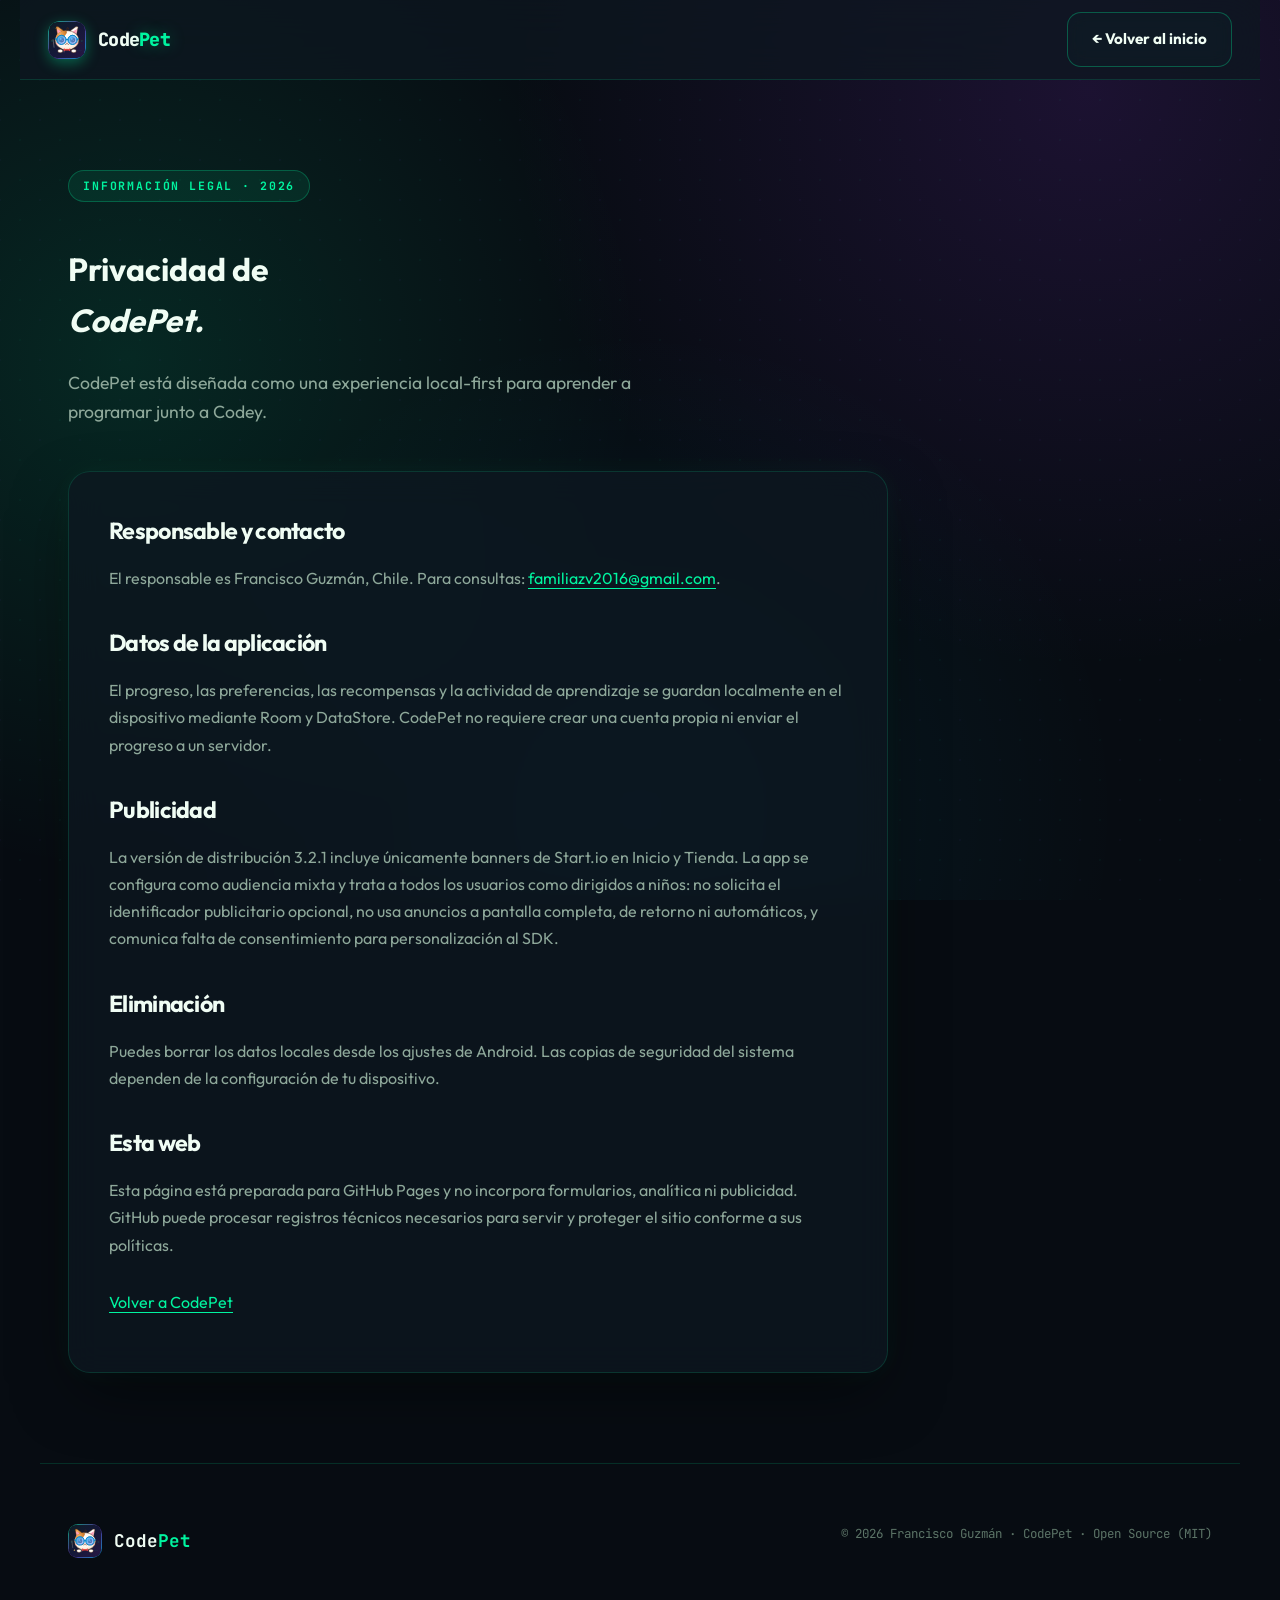
==== commit c9430567: "Document child-directed banner advertising" ====
--- a/privacy.html
+++ b/privacy.html
@@ -35,7 +35,7 @@
       <p>El progreso, las preferencias, las recompensas y la actividad de aprendizaje se guardan localmente en el dispositivo mediante Room y DataStore. CodePet no requiere crear una cuenta propia ni enviar el progreso a un servidor.</p>
       
       <h2>Publicidad</h2>
-      <p>La versión de distribución preparada actualmente no incluye el SDK publicitario de Start.io. Cualquier prueba de desarrollo es separada, opcional y no debe interpretarse como publicidad activa para usuarios finales.</p>
+      <p>La versión de distribución 3.2.1 incluye únicamente banners de Start.io en Inicio y Tienda. La app se configura como audiencia mixta y trata a todos los usuarios como dirigidos a niños: no solicita el identificador publicitario opcional, no usa anuncios a pantalla completa, de retorno ni automáticos, y comunica falta de consentimiento para personalización al SDK.</p>
       
       <h2>Eliminación</h2>
       <p>Puedes borrar los datos locales desde los ajustes de Android. Las copias de seguridad del sistema dependen de la configuración de tu dispositivo.</p>
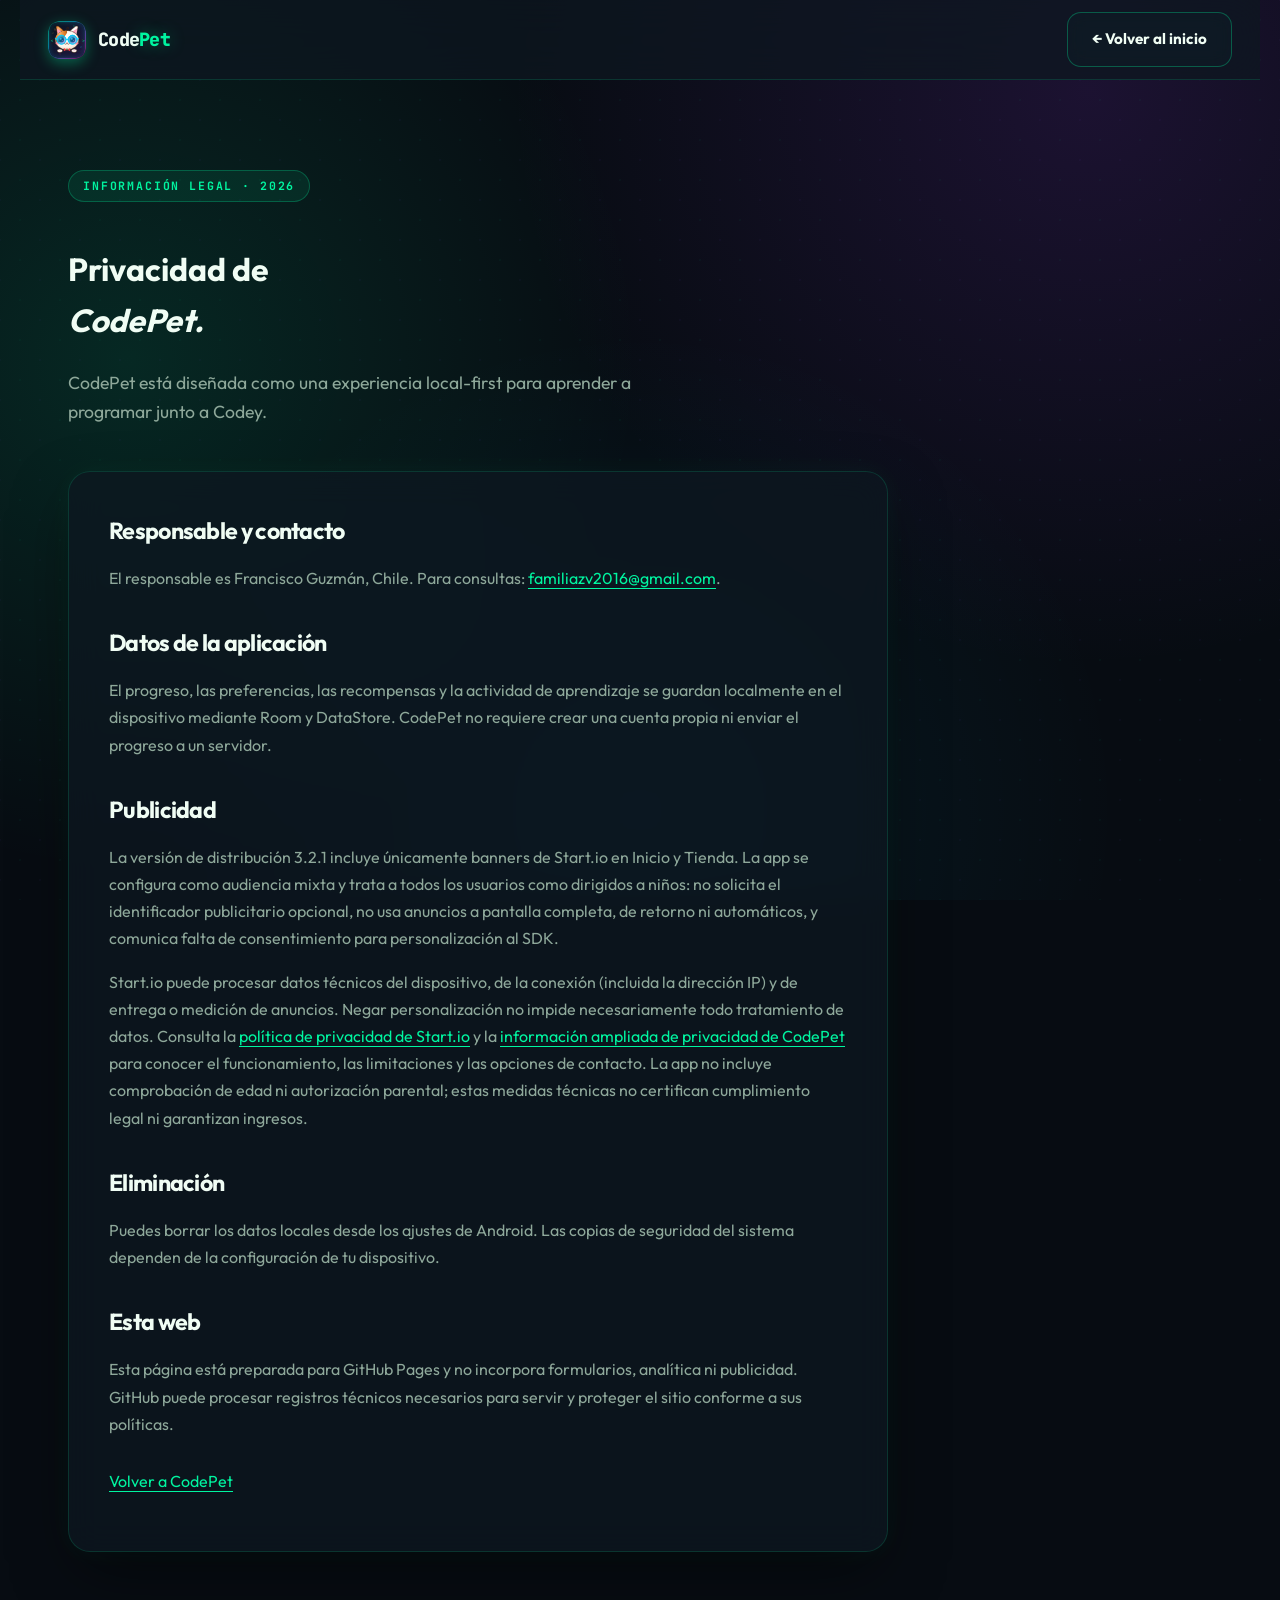
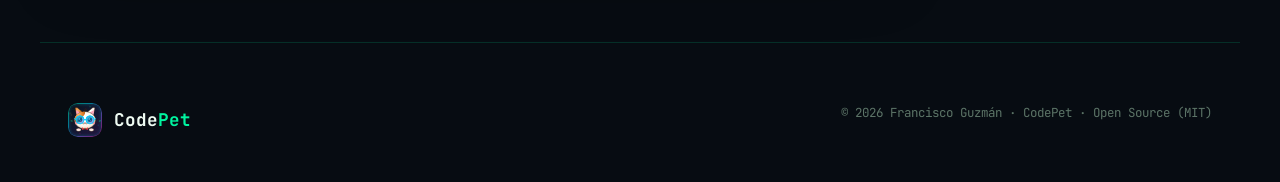
==== commit 62fbdd00: "fix: disclose published banner ads and link official distribution" ====
--- a/privacy.html
+++ b/privacy.html
@@ -36,6 +36,7 @@
       
       <h2>Publicidad</h2>
       <p>La versión de distribución 3.2.1 incluye únicamente banners de Start.io en Inicio y Tienda. La app se configura como audiencia mixta y trata a todos los usuarios como dirigidos a niños: no solicita el identificador publicitario opcional, no usa anuncios a pantalla completa, de retorno ni automáticos, y comunica falta de consentimiento para personalización al SDK.</p>
+      <p>Start.io puede procesar datos técnicos del dispositivo, de la conexión (incluida la dirección IP) y de entrega o medición de anuncios. Negar personalización no impide necesariamente todo tratamiento de datos. Consulta la <a href="https://www.start.io/policy/privacy-policy/">política de privacidad de Start.io</a> y la <a href="https://miportafolio-fguz.vercel.app/codepet/privacy/">información ampliada de privacidad de CodePet</a> para conocer el funcionamiento, las limitaciones y las opciones de contacto. La app no incluye comprobación de edad ni autorización parental; estas medidas técnicas no certifican cumplimiento legal ni garantizan ingresos.</p>
       
       <h2>Eliminación</h2>
       <p>Puedes borrar los datos locales desde los ajustes de Android. Las copias de seguridad del sistema dependen de la configuración de tu dispositivo.</p>
